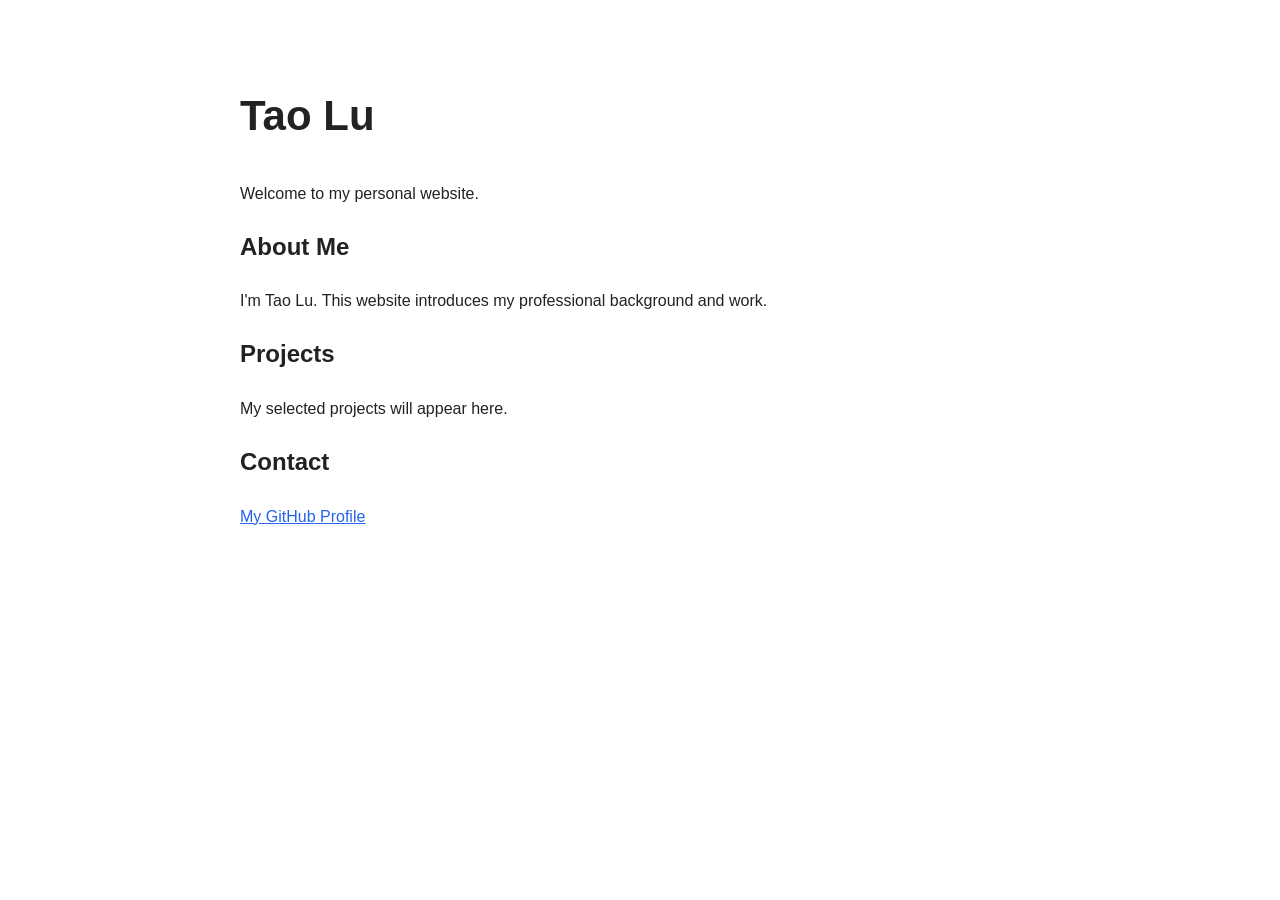
==== index.html @ 71bd0db4 "Create index.html" ====
<!DOCTYPE html>
<html lang="en">
<head>
  <meta charset="UTF-8">
  <meta name="viewport" content="width=device-width, initial-scale=1">
  <title>Tao Lu | Personal Website</title>
  <style>
    body {
      font-family: Arial, sans-serif;
      max-width: 800px;
      margin: 80px auto;
      padding: 0 24px;
      line-height: 1.7;
      color: #222;
    }
    h1 { font-size: 42px; }
    a { color: #2563eb; }
  </style>
</head>
<body>
  <h1>Tao Lu</h1>
  <p>Welcome to my personal website.</p>

  <h2>About Me</h2>
  <p>I'm Tao Lu. This website introduces my
     professional background and work.</p>

  <h2>Projects</h2>
  <p>My selected projects will appear here.</p>

  <h2>Contact</h2>
  <p>
    <a href="https://github.com/lutao11">
      My GitHub Profile
    </a>
  </p>
</body>
</html>
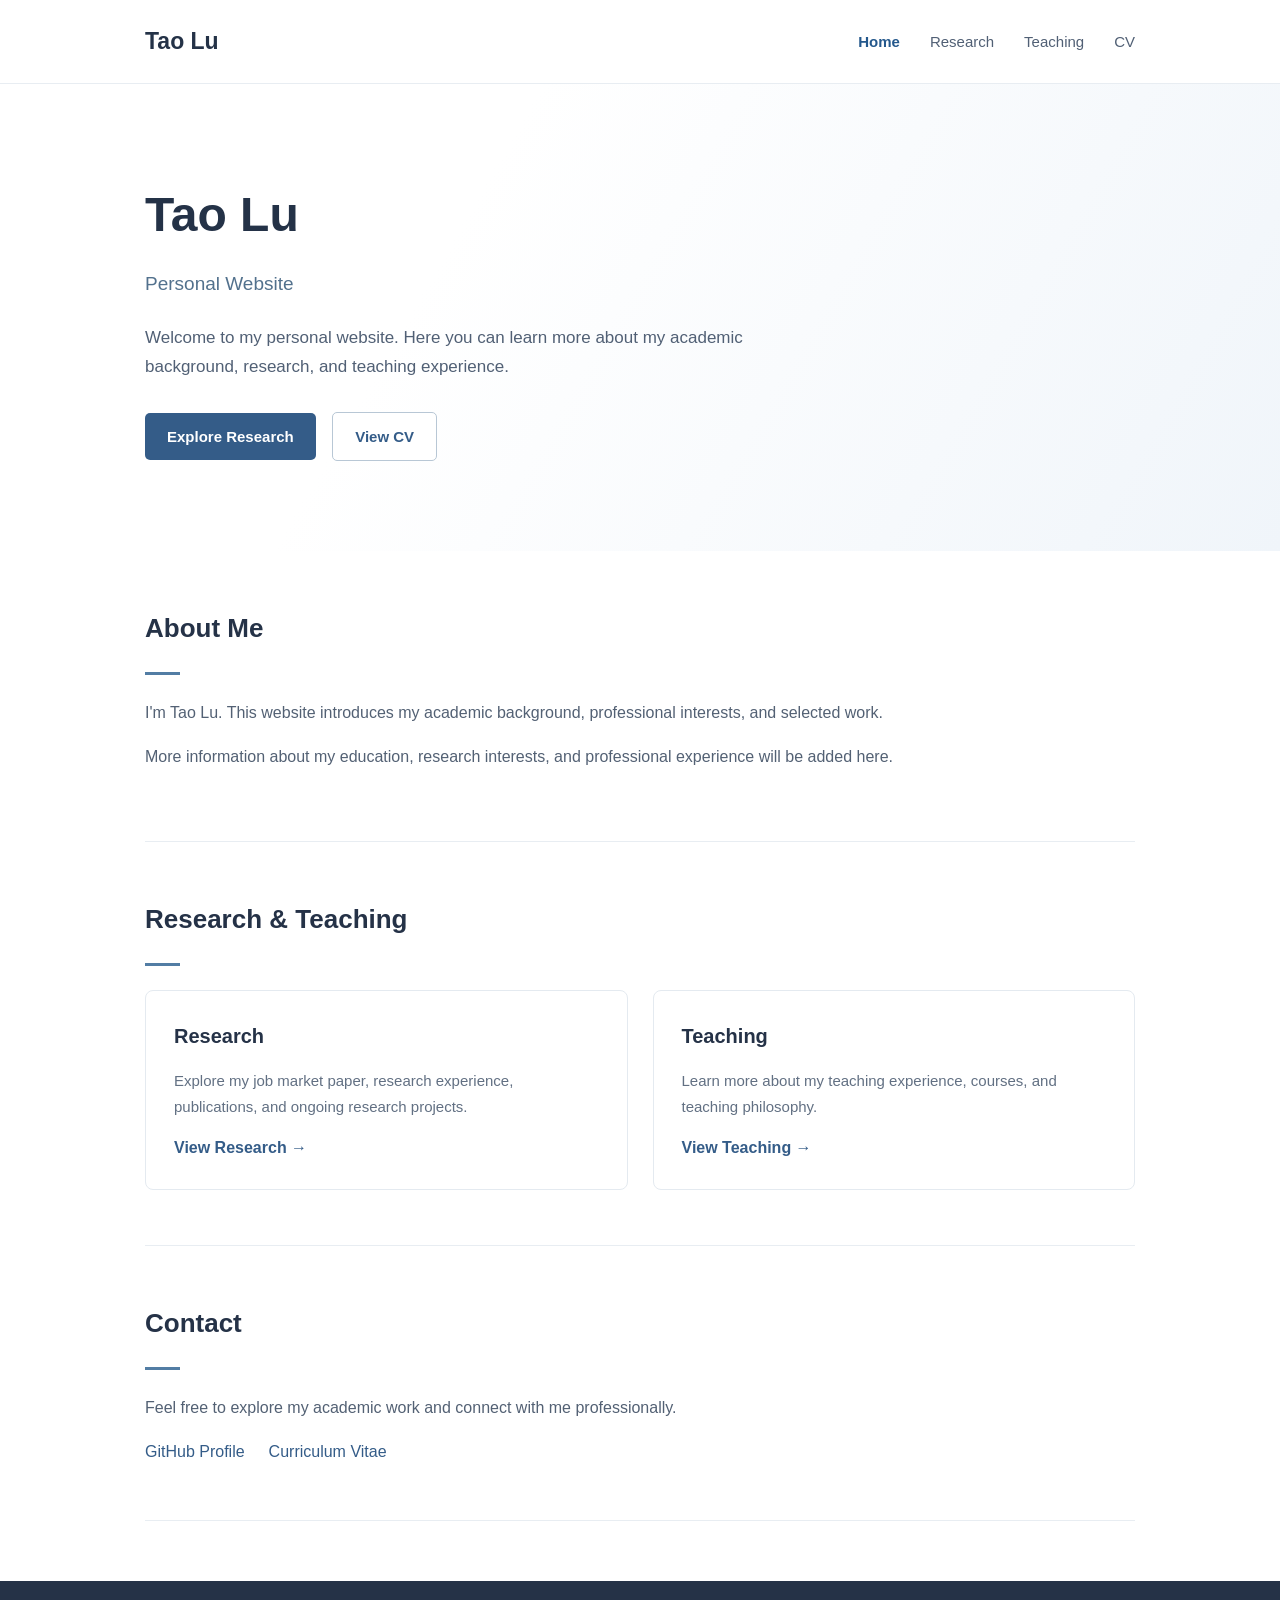
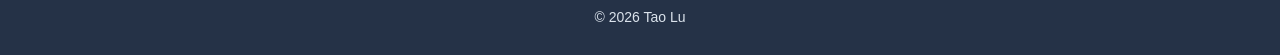
==== commit 8b1bdf8e: "Update index.html" ====
--- a/index.html
+++ b/index.html
@@ -3,37 +3,409 @@
 <html lang="en">
 <head>
   <meta charset="UTF-8">
-  <meta name="viewport" content="width=device-width, initial-scale=1">
+  <meta name="viewport"
+        content="width=device-width, initial-scale=1">
+
   <title>Tao Lu | Personal Website</title>
+
   <style>
+    /* General settings */
+    * {
+      box-sizing: border-box;
+    }
+
     body {
-      font-family: Arial, sans-serif;
-      max-width: 800px;
-      margin: 80px auto;
-      padding: 0 24px;
+      margin: 0;
+      font-family: Arial, Helvetica, sans-serif;
+      color: #253247;
+      background-color: #ffffff;
       line-height: 1.7;
-      color: #222;
-    }
-    h1 { font-size: 42px; }
-    a { color: #2563eb; }
+    }
+
+    a {
+      color: #345c88;
+      text-decoration: none;
+    }
+
+    a:hover {
+      text-decoration: underline;
+    }
+
+    /* Navigation */
+    .site-header {
+      border-bottom: 1px solid #e8edf2;
+      background-color: white;
+    }
+
+    .nav-container {
+      max-width: 1050px;
+      margin: 0 auto;
+      padding: 22px 30px;
+
+      display: flex;
+      justify-content: space-between;
+      align-items: center;
+      gap: 20px;
+    }
+
+    .site-name {
+      font-size: 23px;
+      font-weight: 700;
+      color: #243247;
+      text-decoration: none;
+    }
+
+    .nav-links {
+      display: flex;
+      gap: 30px;
+      align-items: center;
+      flex-wrap: wrap;
+    }
+
+    .nav-links a {
+      font-size: 15px;
+      color: #516075;
+      text-decoration: none;
+    }
+
+    .nav-links a:hover,
+    .nav-links a.active {
+      color: #24588c;
+    }
+
+    .nav-links a.active {
+      font-weight: 600;
+    }
+
+    /* Main content */
+    .container {
+      max-width: 1050px;
+      margin: 0 auto;
+      padding: 0 30px;
+    }
+
+    /* Introduction */
+    .hero {
+      padding: 90px 0 80px;
+      background: linear-gradient(
+        120deg,
+        #ffffff 35%,
+        #f0f5fa 100%
+      );
+    }
+
+    .hero h1 {
+      font-size: 48px;
+      font-weight: 700;
+      margin: 0 0 12px;
+      color: #243247;
+    }
+
+    .hero .subtitle {
+      font-size: 19px;
+      color: #52718d;
+      margin-bottom: 24px;
+    }
+
+    .hero p {
+      max-width: 650px;
+      font-size: 17px;
+      color: #516075;
+      margin-bottom: 30px;
+    }
+
+    /* Buttons */
+    .button {
+      display: inline-block;
+      padding: 11px 22px;
+      border-radius: 5px;
+      font-size: 15px;
+      font-weight: 600;
+      text-decoration: none;
+      margin-right: 12px;
+      margin-bottom: 10px;
+    }
+
+    .button-primary {
+      background-color: #345c88;
+      color: #ffffff;
+    }
+
+    .button-primary:hover {
+      background-color: #274768;
+      text-decoration: none;
+    }
+
+    .button-secondary {
+      border: 1px solid #b8c7d5;
+      color: #345c88;
+      background-color: white;
+    }
+
+    .button-secondary:hover {
+      background-color: #f1f5f9;
+      text-decoration: none;
+    }
+
+    /* Sections */
+    section.content-section {
+      padding: 55px 0;
+      border-bottom: 1px solid #e8edf2;
+    }
+
+    h2 {
+      font-size: 26px;
+      font-weight: 600;
+      margin-top: 0;
+      margin-bottom: 22px;
+    }
+
+    .section-accent {
+      width: 35px;
+      height: 3px;
+      background-color: #527da4;
+      margin-bottom: 24px;
+    }
+
+    .section-text {
+      max-width: 850px;
+      font-size: 16px;
+      color: #536174;
+    }
+
+    /* Research and teaching cards */
+    .card-grid {
+      display: grid;
+      grid-template-columns: repeat(2, 1fr);
+      gap: 25px;
+    }
+
+    .card {
+      padding: 28px;
+      border: 1px solid #e4eaf0;
+      border-radius: 8px;
+      background: #ffffff;
+      transition: box-shadow 0.2s;
+    }
+
+    .card:hover {
+      box-shadow: 0 5px 18px rgba(0, 0, 0, 0.06);
+    }
+
+    .card h3 {
+      margin-top: 0;
+      margin-bottom: 12px;
+      font-size: 20px;
+    }
+
+    .card p {
+      color: #627083;
+      font-size: 15px;
+    }
+
+    .card a {
+      font-weight: 600;
+    }
+
+    /* Contact */
+    .contact-links {
+      display: flex;
+      gap: 24px;
+      flex-wrap: wrap;
+    }
+
+    /* Footer */
+    footer {
+      margin-top: 60px;
+      background-color: #253247;
+      color: #dbe3ec;
+      text-align: center;
+      padding: 25px;
+      font-size: 14px;
+    }
+
+    /* Mobile */
+    @media (max-width: 700px) {
+      .nav-container {
+        flex-direction: column;
+        align-items: flex-start;
+      }
+
+      .nav-links {
+        gap: 18px;
+      }
+
+      .hero {
+        padding: 65px 0;
+      }
+
+      .hero h1 {
+        font-size: 38px;
+      }
+
+      .card-grid {
+        grid-template-columns: 1fr;
+      }
+
+      .container {
+        padding: 0 22px;
+      }
+    }
   </style>
 </head>
+
 <body>
-  <h1>Tao Lu</h1>
-  <p>Welcome to my personal website.</p>
-
-  <h2>About Me</h2>
-  <p>I'm Tao Lu. This website introduces my
-     professional background and work.</p>
-
-  <h2>Projects</h2>
-  <p>My selected projects will appear here.</p>
-
-  <h2>Contact</h2>
-  <p>
-    <a href="https://github.com/lutao11">
-      My GitHub Profile
-    </a>
-  </p>
+
+  <!-- Navigation -->
+  <header class="site-header">
+    <div class="nav-container">
+
+      <a class="site-name" href="index.html">
+        Tao Lu
+      </a>
+
+      <nav class="nav-links"
+           aria-label="Main navigation">
+        <a href="index.html" class="active"
+           aria-current="page">Home</a>
+        <a href="research.html">Research</a>
+        <a href="teaching.html">Teaching</a>
+        <a href="files/Tao_Lu_CV.pdf"
+           target="_blank"
+           rel="noopener noreferrer">CV</a>
+      </nav>
+
+    </div>
+  </header>
+
+  <!-- Introduction -->
+  <section class="hero">
+    <div class="container">
+
+      <h1>Tao Lu</h1>
+
+      <div class="subtitle">
+        Personal Website
+      </div>
+
+      <p>
+        Welcome to my personal website.
+        Here you can learn more about my
+        academic background, research,
+        and teaching experience.
+      </p>
+
+      <a href="research.html"
+         class="button button-primary">
+        Explore Research
+      </a>
+
+      <a href="files/Tao_Lu_CV.pdf"
+         class="button button-secondary"
+         target="_blank"
+         rel="noopener noreferrer">
+        View CV
+      </a>
+
+    </div>
+  </section>
+
+  <main class="container">
+
+    <!-- About Me -->
+    <section class="content-section" id="about">
+
+      <h2>About Me</h2>
+      <div class="section-accent"></div>
+
+      <p class="section-text">
+        I'm Tao Lu. This website introduces
+        my academic background, professional
+        interests, and selected work.
+      </p>
+
+      <p class="section-text">
+        More information about my education,
+        research interests, and professional
+        experience will be added here.
+      </p>
+
+    </section>
+
+    <!-- Research and Teaching -->
+    <section class="content-section">
+
+      <h2>Research &amp; Teaching</h2>
+      <div class="section-accent"></div>
+
+      <div class="card-grid">
+
+        <div class="card">
+          <h3>Research</h3>
+
+          <p>
+            Explore my job market paper,
+            research experience, publications,
+            and ongoing research projects.
+          </p>
+
+          <a href="research.html">
+            View Research &rarr;
+          </a>
+        </div>
+
+        <div class="card">
+          <h3>Teaching</h3>
+
+          <p>
+            Learn more about my teaching
+            experience, courses, and
+            teaching philosophy.
+          </p>
+
+          <a href="teaching.html">
+            View Teaching &rarr;
+          </a>
+        </div>
+
+      </div>
+    </section>
+
+    <!-- Contact -->
+    <section class="content-section">
+
+      <h2>Contact</h2>
+      <div class="section-accent"></div>
+
+      <p class="section-text">
+        Feel free to explore my academic work
+        and connect with me professionally.
+      </p>
+
+      <div class="contact-links">
+
+        <a href="https://github.com/lutao11"
+           target="_blank"
+           rel="noopener noreferrer">
+          GitHub Profile
+        </a>
+
+        <a href="files/Tao_Lu_CV.pdf"
+           target="_blank"
+           rel="noopener noreferrer">
+          Curriculum Vitae
+        </a>
+
+      </div>
+
+    </section>
+
+  </main>
+
+  <!-- Footer -->
+  <footer>
+    &copy; 2026 Tao Lu
+  </footer>
+
 </body>
 </html>
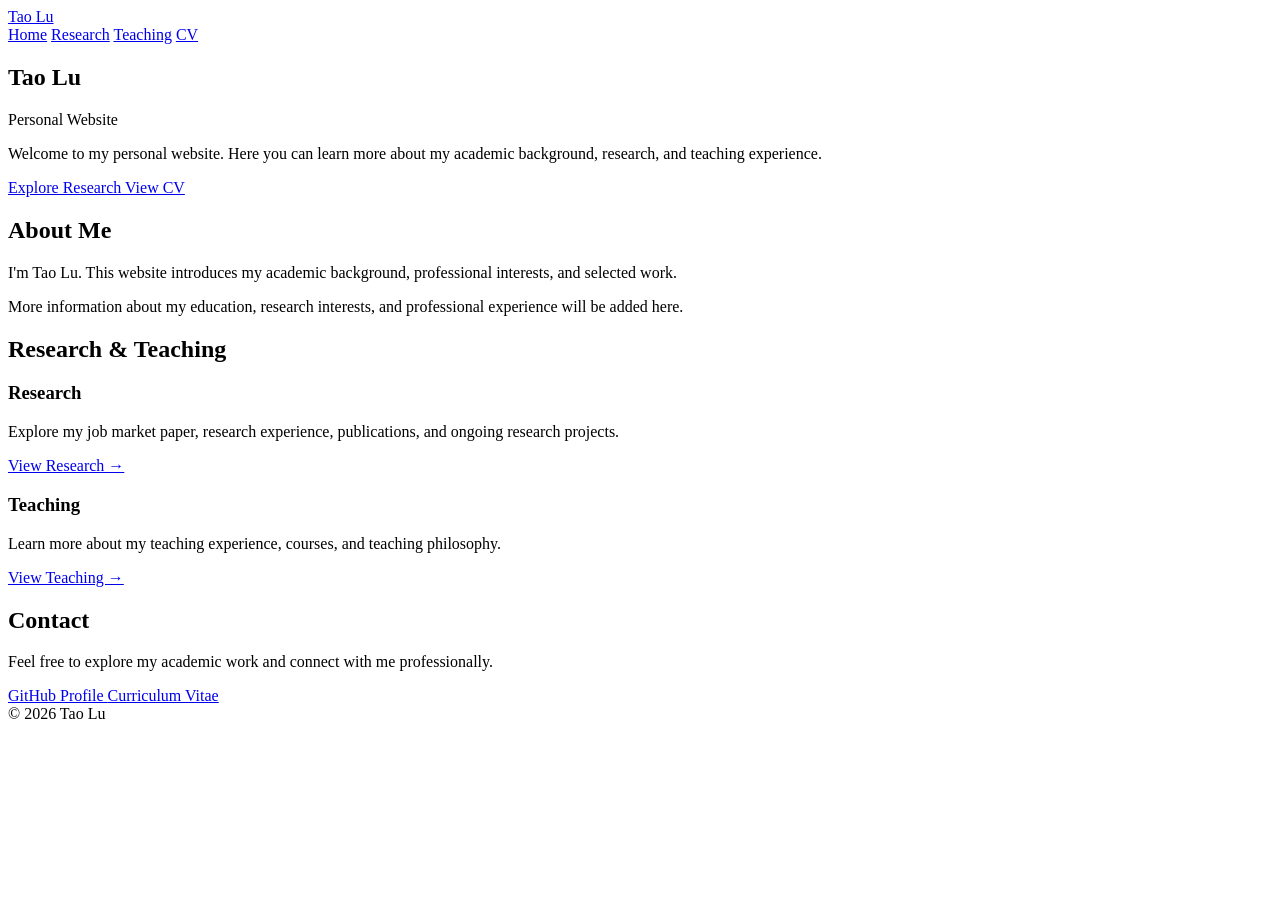
==== commit 2336fb7c: "Update index.html Change CSS file for website's style." ====
--- a/index.html
+++ b/index.html
@@ -9,248 +9,7 @@
   <title>Tao Lu | Personal Website</title>
 
   <style>
-    /* General settings */
-    * {
-      box-sizing: border-box;
-    }
-
-    body {
-      margin: 0;
-      font-family: Arial, Helvetica, sans-serif;
-      color: #253247;
-      background-color: #ffffff;
-      line-height: 1.7;
-    }
-
-    a {
-      color: #345c88;
-      text-decoration: none;
-    }
-
-    a:hover {
-      text-decoration: underline;
-    }
-
-    /* Navigation */
-    .site-header {
-      border-bottom: 1px solid #e8edf2;
-      background-color: white;
-    }
-
-    .nav-container {
-      max-width: 1050px;
-      margin: 0 auto;
-      padding: 22px 30px;
-
-      display: flex;
-      justify-content: space-between;
-      align-items: center;
-      gap: 20px;
-    }
-
-    .site-name {
-      font-size: 23px;
-      font-weight: 700;
-      color: #243247;
-      text-decoration: none;
-    }
-
-    .nav-links {
-      display: flex;
-      gap: 30px;
-      align-items: center;
-      flex-wrap: wrap;
-    }
-
-    .nav-links a {
-      font-size: 15px;
-      color: #516075;
-      text-decoration: none;
-    }
-
-    .nav-links a:hover,
-    .nav-links a.active {
-      color: #24588c;
-    }
-
-    .nav-links a.active {
-      font-weight: 600;
-    }
-
-    /* Main content */
-    .container {
-      max-width: 1050px;
-      margin: 0 auto;
-      padding: 0 30px;
-    }
-
-    /* Introduction */
-    .hero {
-      padding: 90px 0 80px;
-      background: linear-gradient(
-        120deg,
-        #ffffff 35%,
-        #f0f5fa 100%
-      );
-    }
-
-    .hero h1 {
-      font-size: 48px;
-      font-weight: 700;
-      margin: 0 0 12px;
-      color: #243247;
-    }
-
-    .hero .subtitle {
-      font-size: 19px;
-      color: #52718d;
-      margin-bottom: 24px;
-    }
-
-    .hero p {
-      max-width: 650px;
-      font-size: 17px;
-      color: #516075;
-      margin-bottom: 30px;
-    }
-
-    /* Buttons */
-    .button {
-      display: inline-block;
-      padding: 11px 22px;
-      border-radius: 5px;
-      font-size: 15px;
-      font-weight: 600;
-      text-decoration: none;
-      margin-right: 12px;
-      margin-bottom: 10px;
-    }
-
-    .button-primary {
-      background-color: #345c88;
-      color: #ffffff;
-    }
-
-    .button-primary:hover {
-      background-color: #274768;
-      text-decoration: none;
-    }
-
-    .button-secondary {
-      border: 1px solid #b8c7d5;
-      color: #345c88;
-      background-color: white;
-    }
-
-    .button-secondary:hover {
-      background-color: #f1f5f9;
-      text-decoration: none;
-    }
-
-    /* Sections */
-    section.content-section {
-      padding: 55px 0;
-      border-bottom: 1px solid #e8edf2;
-    }
-
-    h2 {
-      font-size: 26px;
-      font-weight: 600;
-      margin-top: 0;
-      margin-bottom: 22px;
-    }
-
-    .section-accent {
-      width: 35px;
-      height: 3px;
-      background-color: #527da4;
-      margin-bottom: 24px;
-    }
-
-    .section-text {
-      max-width: 850px;
-      font-size: 16px;
-      color: #536174;
-    }
-
-    /* Research and teaching cards */
-    .card-grid {
-      display: grid;
-      grid-template-columns: repeat(2, 1fr);
-      gap: 25px;
-    }
-
-    .card {
-      padding: 28px;
-      border: 1px solid #e4eaf0;
-      border-radius: 8px;
-      background: #ffffff;
-      transition: box-shadow 0.2s;
-    }
-
-    .card:hover {
-      box-shadow: 0 5px 18px rgba(0, 0, 0, 0.06);
-    }
-
-    .card h3 {
-      margin-top: 0;
-      margin-bottom: 12px;
-      font-size: 20px;
-    }
-
-    .card p {
-      color: #627083;
-      font-size: 15px;
-    }
-
-    .card a {
-      font-weight: 600;
-    }
-
-    /* Contact */
-    .contact-links {
-      display: flex;
-      gap: 24px;
-      flex-wrap: wrap;
-    }
-
-    /* Footer */
-    footer {
-      margin-top: 60px;
-      background-color: #253247;
-      color: #dbe3ec;
-      text-align: center;
-      padding: 25px;
-      font-size: 14px;
-    }
-
-    /* Mobile */
-    @media (max-width: 700px) {
-      .nav-container {
-        flex-direction: column;
-        align-items: flex-start;
-      }
-
-      .nav-links {
-        gap: 18px;
-      }
-
-      .hero {
-        padding: 65px 0;
-      }
-
-      .hero h1 {
-        font-size: 38px;
-      }
-
-      .card-grid {
-        grid-template-columns: 1fr;
-      }
-
-      .container {
-        padding: 0 22px;
-      }
-    }
+    <link rel="stylesheet" href="css/style.css">
   </style>
 </head>
 
--- a/css/style.css
+++ b/css/style.css
@@ -0,0 +1,243 @@
+
+    /* General settings */
+    * {
+      box-sizing: border-box;
+    }
+
+    body {
+      margin: 0;
+      font-family: Arial, Helvetica, sans-serif;
+      color: #253247;
+      background-color: #ffffff;
+      line-height: 1.7;
+    }
+
+    a {
+      color: #345c88;
+      text-decoration: none;
+    }
+
+    a:hover {
+      text-decoration: underline;
+    }
+
+    /* Navigation */
+    .site-header {
+      border-bottom: 1px solid #e8edf2;
+      background-color: white;
+    }
+
+    .nav-container {
+      max-width: 1050px;
+      margin: 0 auto;
+      padding: 22px 30px;
+
+      display: flex;
+      justify-content: space-between;
+      align-items: center;
+      gap: 20px;
+    }
+
+    .site-name {
+      font-size: 23px;
+      font-weight: 700;
+      color: #243247;
+      text-decoration: none;
+    }
+
+    .nav-links {
+      display: flex;
+      gap: 30px;
+      align-items: center;
+      flex-wrap: wrap;
+    }
+
+    .nav-links a {
+      font-size: 15px;
+      color: #516075;
+      text-decoration: none;
+    }
+
+    .nav-links a:hover,
+    .nav-links a.active {
+      color: #24588c;
+    }
+
+    .nav-links a.active {
+      font-weight: 600;
+    }
+
+    /* Main content */
+    .container {
+      max-width: 1050px;
+      margin: 0 auto;
+      padding: 0 30px;
+    }
+
+    /* Introduction */
+    .hero {
+      padding: 90px 0 80px;
+      background: linear-gradient(
+        120deg,
+        #ffffff 35%,
+        #f0f5fa 100%
+      );
+    }
+
+    .hero h1 {
+      font-size: 48px;
+      font-weight: 700;
+      margin: 0 0 12px;
+      color: #243247;
+    }
+
+    .hero .subtitle {
+      font-size: 19px;
+      color: #52718d;
+      margin-bottom: 24px;
+    }
+
+    .hero p {
+      max-width: 650px;
+      font-size: 17px;
+      color: #516075;
+      margin-bottom: 30px;
+    }
+
+    /* Buttons */
+    .button {
+      display: inline-block;
+      padding: 11px 22px;
+      border-radius: 5px;
+      font-size: 15px;
+      font-weight: 600;
+      text-decoration: none;
+      margin-right: 12px;
+      margin-bottom: 10px;
+    }
+
+    .button-primary {
+      background-color: #345c88;
+      color: #ffffff;
+    }
+
+    .button-primary:hover {
+      background-color: #274768;
+      text-decoration: none;
+    }
+
+    .button-secondary {
+      border: 1px solid #b8c7d5;
+      color: #345c88;
+      background-color: white;
+    }
+
+    .button-secondary:hover {
+      background-color: #f1f5f9;
+      text-decoration: none;
+    }
+
+    /* Sections */
+    section.content-section {
+      padding: 55px 0;
+      border-bottom: 1px solid #e8edf2;
+    }
+
+    h2 {
+      font-size: 26px;
+      font-weight: 600;
+      margin-top: 0;
+      margin-bottom: 22px;
+    }
+
+    .section-accent {
+      width: 35px;
+      height: 3px;
+      background-color: #527da4;
+      margin-bottom: 24px;
+    }
+
+    .section-text {
+      max-width: 850px;
+      font-size: 16px;
+      color: #536174;
+    }
+
+    /* Research and teaching cards */
+    .card-grid {
+      display: grid;
+      grid-template-columns: repeat(2, 1fr);
+      gap: 25px;
+    }
+
+    .card {
+      padding: 28px;
+      border: 1px solid #e4eaf0;
+      border-radius: 8px;
+      background: #ffffff;
+      transition: box-shadow 0.2s;
+    }
+
+    .card:hover {
+      box-shadow: 0 5px 18px rgba(0, 0, 0, 0.06);
+    }
+
+    .card h3 {
+      margin-top: 0;
+      margin-bottom: 12px;
+      font-size: 20px;
+    }
+
+    .card p {
+      color: #627083;
+      font-size: 15px;
+    }
+
+    .card a {
+      font-weight: 600;
+    }
+
+    /* Contact */
+    .contact-links {
+      display: flex;
+      gap: 24px;
+      flex-wrap: wrap;
+    }
+
+    /* Footer */
+    footer {
+      margin-top: 60px;
+      background-color: #253247;
+      color: #dbe3ec;
+      text-align: center;
+      padding: 25px;
+      font-size: 14px;
+    }
+
+    /* Mobile */
+    @media (max-width: 700px) {
+      .nav-container {
+        flex-direction: column;
+        align-items: flex-start;
+      }
+
+      .nav-links {
+        gap: 18px;
+      }
+
+      .hero {
+        padding: 65px 0;
+      }
+
+      .hero h1 {
+        font-size: 38px;
+      }
+
+      .card-grid {
+        grid-template-columns: 1fr;
+      }
+
+      .container {
+        padding: 0 22px;
+      }
+    }
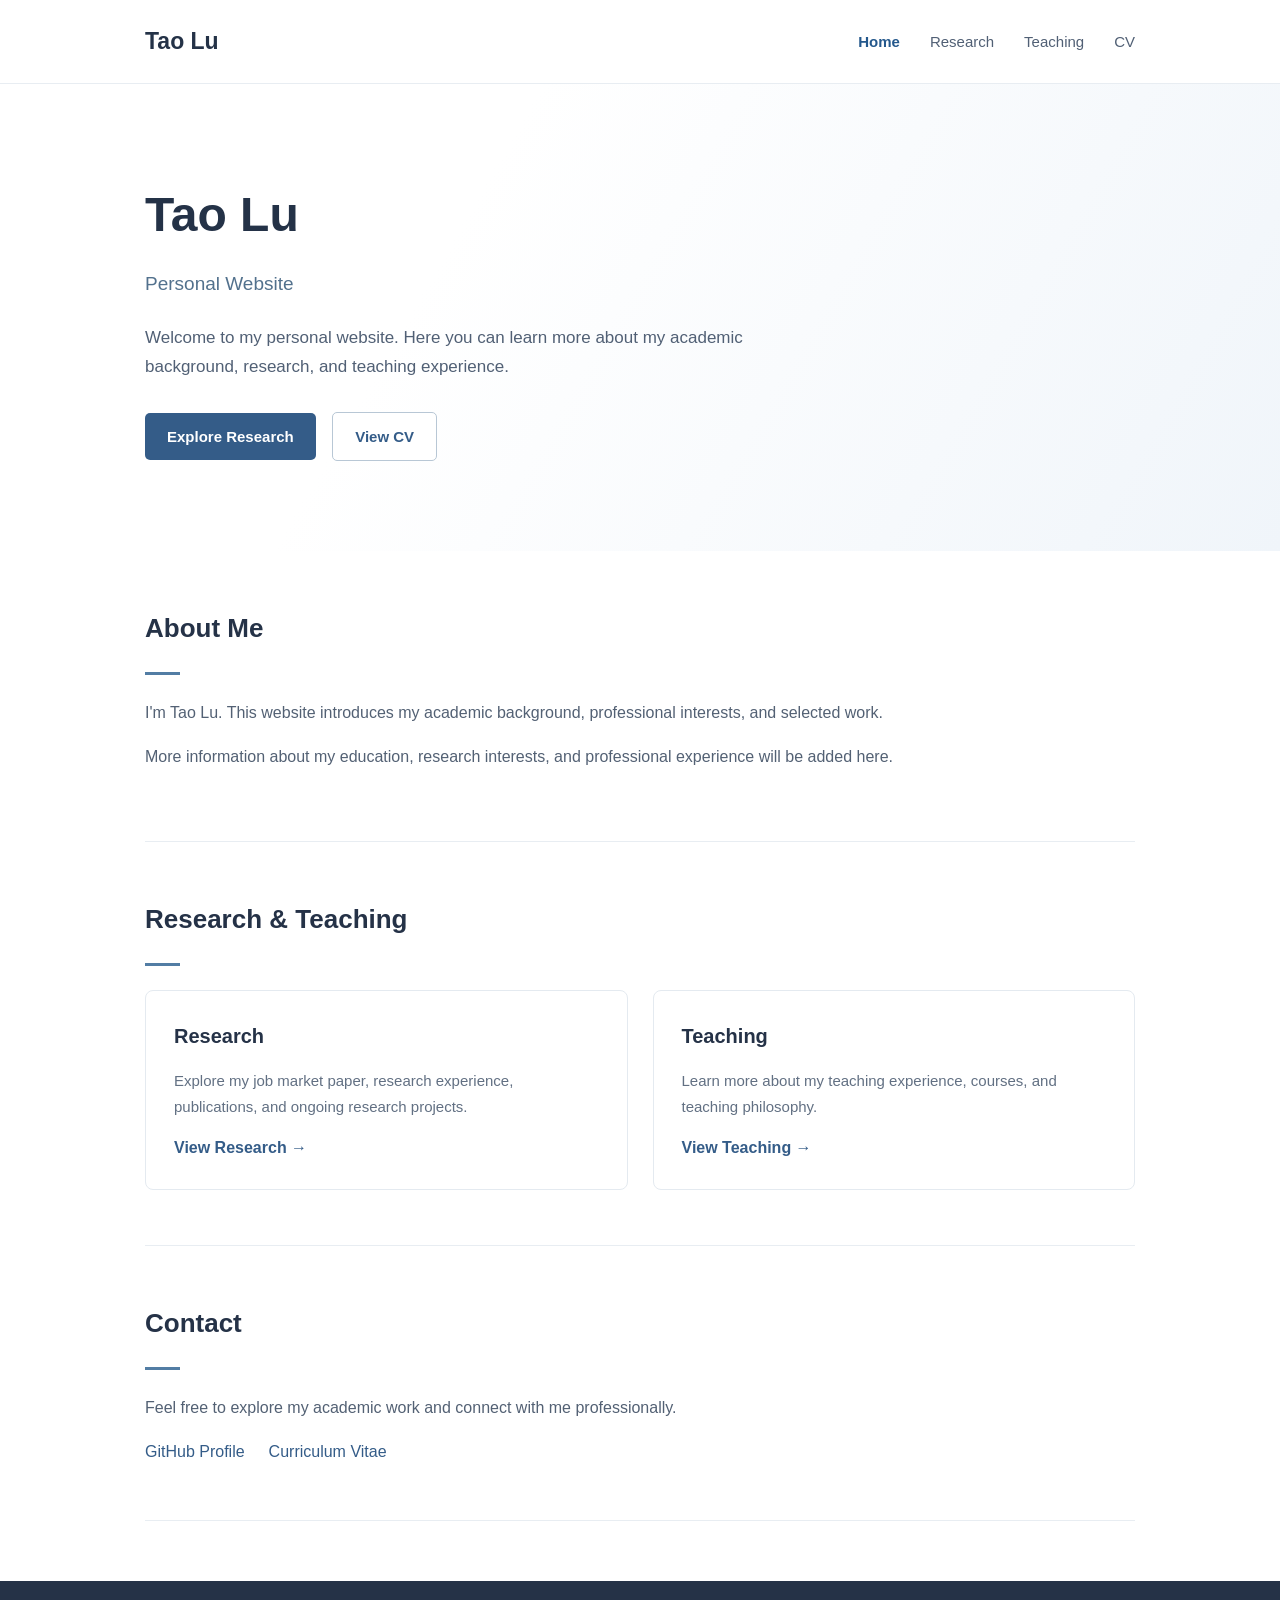
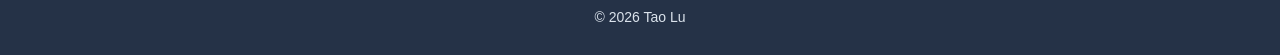
==== commit 3d2c9d94: "Update index.html" ====
--- a/index.html
+++ b/index.html
@@ -8,9 +8,7 @@
 
   <title>Tao Lu | Personal Website</title>
 
-  <style>
     <link rel="stylesheet" href="css/style.css">
-  </style>
 </head>
 
 <body>
